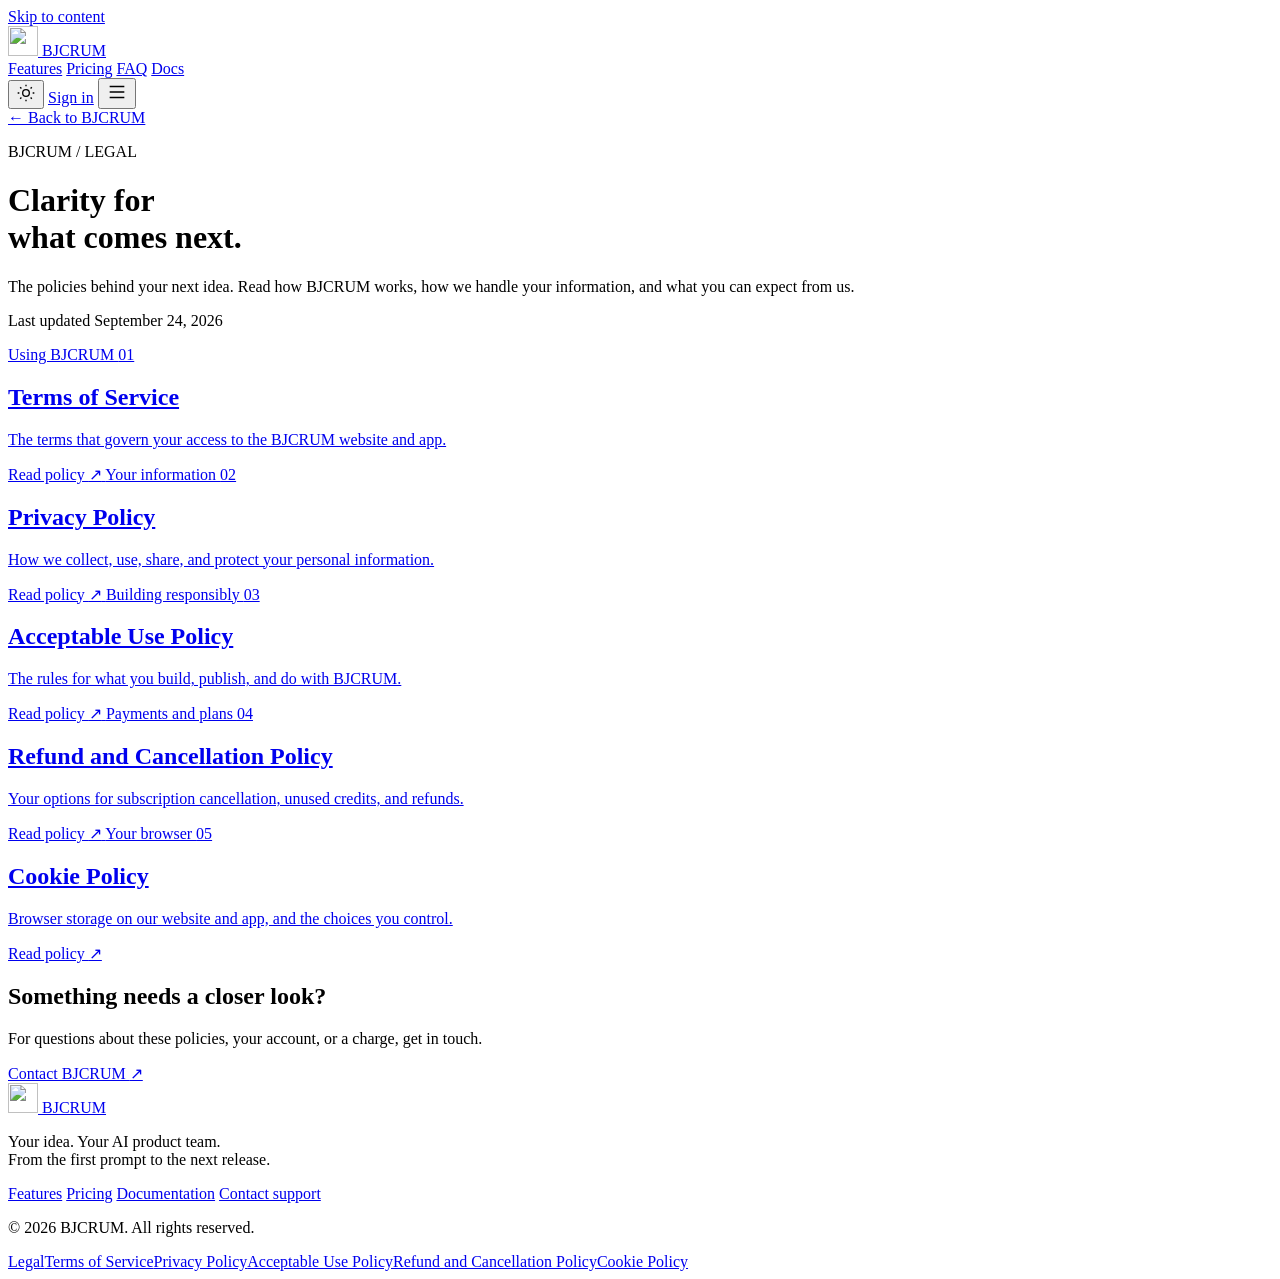
==== public/legal/index.html @ 72f8d8be "Overwrite remote with local files" ====
<!DOCTYPE html><html lang="en" dir="ltr" class="dark"><head>



	<meta charset="utf-8">
	<meta name="viewport" content="width=device-width, initial-scale=1">

	<title>Legal | BJCRUM</title>
    <meta property="og:url" content="https://bjcrum.com/legal">
<meta name="description" content="BJCRUM terms, privacy, acceptable use, refunds, and cookie policies.">


    <link href="/images/566csQkwAzFmNqUmvFdjzVkalo.jpg" rel="icon" media="(prefers-color-scheme: light)">
    <link href="/images/566csQkwAzFmNqUmvFdjzVkalo.jpg" rel="icon" media="(prefers-color-scheme: dark)">
    <link rel="apple-touch-icon" href="/images/566csQkwAzFmNqUmvFdjzVkalo.jpg">

    <meta property="og:type" content="website">
    <meta property="og:title" content="Legal | BJCRUM">
    <meta property="og:description" content="BJCRUM terms, privacy, acceptable use, refunds, and cookie policies.">
    <meta property="og:image" content="https://bjcrum.com/images/oASzTBkQnEYoP1EbjaCgUQnH0Vw_c4dc88.png">

    <meta name="twitter:card" content="summary_large_image">
    <meta name="twitter:title" content="Legal | BJCRUM">
    <meta name="twitter:description" content="BJCRUM terms, privacy, acceptable use, refunds, and cookie policies.">
    <meta name="twitter:image" content="https://bjcrum.com/images/oASzTBkQnEYoP1EbjaCgUQnH0Vw_c4dc88.png">












	<meta name="robots" content="max-image-preview:large">









<link rel="canonical" href="https://bjcrum.com/legal">
<meta name="theme-color" content="#1f1f1e">
<script src="/js/theme.js">
</script>
<link rel="stylesheet" href="/css/export.css">
<link rel="stylesheet" href="/tailwind.css">
<link rel="stylesheet" href="/css/site.css">
<link rel="stylesheet" href="/css/polish.css">
<link rel="stylesheet" href="/css/product-tour.css">
<link rel="stylesheet" href="/css/why.css">
<meta property="og:image:alt" content="The BJCRUM AI app builder">
<meta property="og:site_name" content="BJCRUM">
<link rel="stylesheet" href="/css/legal.css"></head>

<body class="legal-page"><a class="skip-link" href="#content">Skip to content</a><header class="site-header">
<div class="nav-bar">
<a class="site-brand" href="/" aria-label="BJCRUM home">
<img src="/images/566csQkwAzFmNqUmvFdjzVkalo.jpg" alt="" width="30" height="30">
<span>BJCRUM</span>
</a>
<nav class="desktop-nav" aria-label="Main navigation">
<a href="/#features">Features</a>
<a href="/#pricing">Pricing</a>
<a href="/#faq">FAQ</a>
<a href="https://app.bjcrum.com/docs">Docs</a>
</nav>
<div class="nav-actions">
<button type="button" class="theme-toggle icon-button" aria-label="Switch to light theme">
<svg class="theme-icon" viewBox="0 0 24 24" width="20" height="20" fill="none" stroke="currentColor" stroke-width="1.6" aria-hidden="true">
<circle cx="12" cy="12" r="4">
</circle>
<path d="M12 2v2m0 16v2M2 12h2m16 0h2M5 5l1.5 1.5m11 11L19 19M5 19l1.5-1.5m11-11L19 5">
</path>
</svg>
</button>
<a class="site-button secondary nav-signin" href="https://app.bjcrum.com/auth">Sign in</a>
<button type="button" class="menu-toggle icon-button" aria-label="Open menu" aria-expanded="false" aria-controls="mobile-nav">
<svg viewBox="0 0 24 24" width="22" height="22" fill="none" stroke="currentColor" stroke-width="1.6" aria-hidden="true">
<path d="M4 6h16M4 12h16M4 18h16">
</path>
</svg>
</button>
</div>
</div>
<nav id="mobile-nav" class="mobile-nav" aria-label="Mobile navigation" hidden="">
<a href="/#features">Features</a>
<a href="/#pricing">Pricing</a>
<a href="/#faq">FAQ</a>
<a href="https://app.bjcrum.com/docs">Docs</a>
<a href="https://app.bjcrum.com/auth">Sign in</a>
<a class="site-button primary" href="https://app.bjcrum.com/">Get started</a>
</nav>
</header><main id="content" class="legal-main legal-hub" tabindex="-1">
    <header class="legal-page-heading"><a class="legal-back" href="/">← Back to BJCRUM</a>
      <p class="legal-eyebrow">BJCRUM / LEGAL</p><h1>Clarity for<br><span>what comes next.</span></h1>
      <p class="legal-description">The policies behind your next idea. Read how BJCRUM works, how we handle your information, and what you can expect from us.</p>
      <p class="legal-updated">Last updated <time datetime="2026-09-24">September 24, 2026</time></p>
    </header>
    <section class="legal-policy-grid" aria-label="BJCRUM policies"><a class="legal-policy-card legal-policy-card-featured" href="/legal/terms">
    <span class="legal-card-label">Using BJCRUM <span aria-hidden="true">01</span></span>
    <h2>Terms of Service</h2><p>The terms that govern your access to the BJCRUM website and app.</p>
    <span class="legal-card-action">Read policy <span aria-hidden="true">↗</span></span>
  </a>
<a class="legal-policy-card" href="/legal/privacy">
    <span class="legal-card-label">Your information <span aria-hidden="true">02</span></span>
    <h2>Privacy Policy</h2><p>How we collect, use, share, and protect your personal information.</p>
    <span class="legal-card-action">Read policy <span aria-hidden="true">↗</span></span>
  </a>
<a class="legal-policy-card" href="/legal/acceptable-use">
    <span class="legal-card-label">Building responsibly <span aria-hidden="true">03</span></span>
    <h2>Acceptable Use Policy</h2><p>The rules for what you build, publish, and do with BJCRUM.</p>
    <span class="legal-card-action">Read policy <span aria-hidden="true">↗</span></span>
  </a>
<a class="legal-policy-card" href="/legal/refund">
    <span class="legal-card-label">Payments and plans <span aria-hidden="true">04</span></span>
    <h2>Refund and Cancellation Policy</h2><p>Your options for subscription cancellation, unused credits, and refunds.</p>
    <span class="legal-card-action">Read policy <span aria-hidden="true">↗</span></span>
  </a>
<a class="legal-policy-card" href="/legal/cookies">
    <span class="legal-card-label">Your browser <span aria-hidden="true">05</span></span>
    <h2>Cookie Policy</h2><p>Browser storage on our website and app, and the choices you control.</p>
    <span class="legal-card-action">Read policy <span aria-hidden="true">↗</span></span>
  </a></section>
    <aside class="legal-contact"><div><h2>Something needs a closer look?</h2><p>For questions about these policies, your account, or a charge, get in touch.</p></div><a class="site-button secondary" href="mailto:fax@bjcrum.com">Contact BJCRUM <span aria-hidden="true">↗</span></a></aside>
  </main><footer class="site-footer">
<div class="footer-top">
<div>
<a class="site-brand" href="/">
<img src="/images/566csQkwAzFmNqUmvFdjzVkalo.jpg" alt="" width="30" height="30" loading="lazy" decoding="async">
<span>BJCRUM</span>
</a>
<p>Your idea. Your AI product team.<br>From the first prompt to the next release.</p>
</div>
<nav aria-label="Footer navigation">
<a href="/#features">Features</a>
<a href="/#pricing">Pricing</a>
<a href="https://app.bjcrum.com/docs">Documentation</a>
<a href="mailto:fax@bjcrum.com">Contact support</a>
</nav>
</div>
<div class="footer-bottom">
<p>© <span data-year="">2026</span> BJCRUM. All rights reserved.</p>
<nav aria-label="Legal"><a href="/legal">Legal</a><a href="/legal/terms">Terms of Service</a><a href="/legal/privacy">Privacy Policy</a><a href="/legal/acceptable-use">Acceptable Use Policy</a><a href="/legal/refund">Refund and Cancellation Policy</a><a href="/legal/cookies">Cookie Policy</a></nav>
</div>
</footer><script type="module" src="/js/chrome.js"></script></body></html>
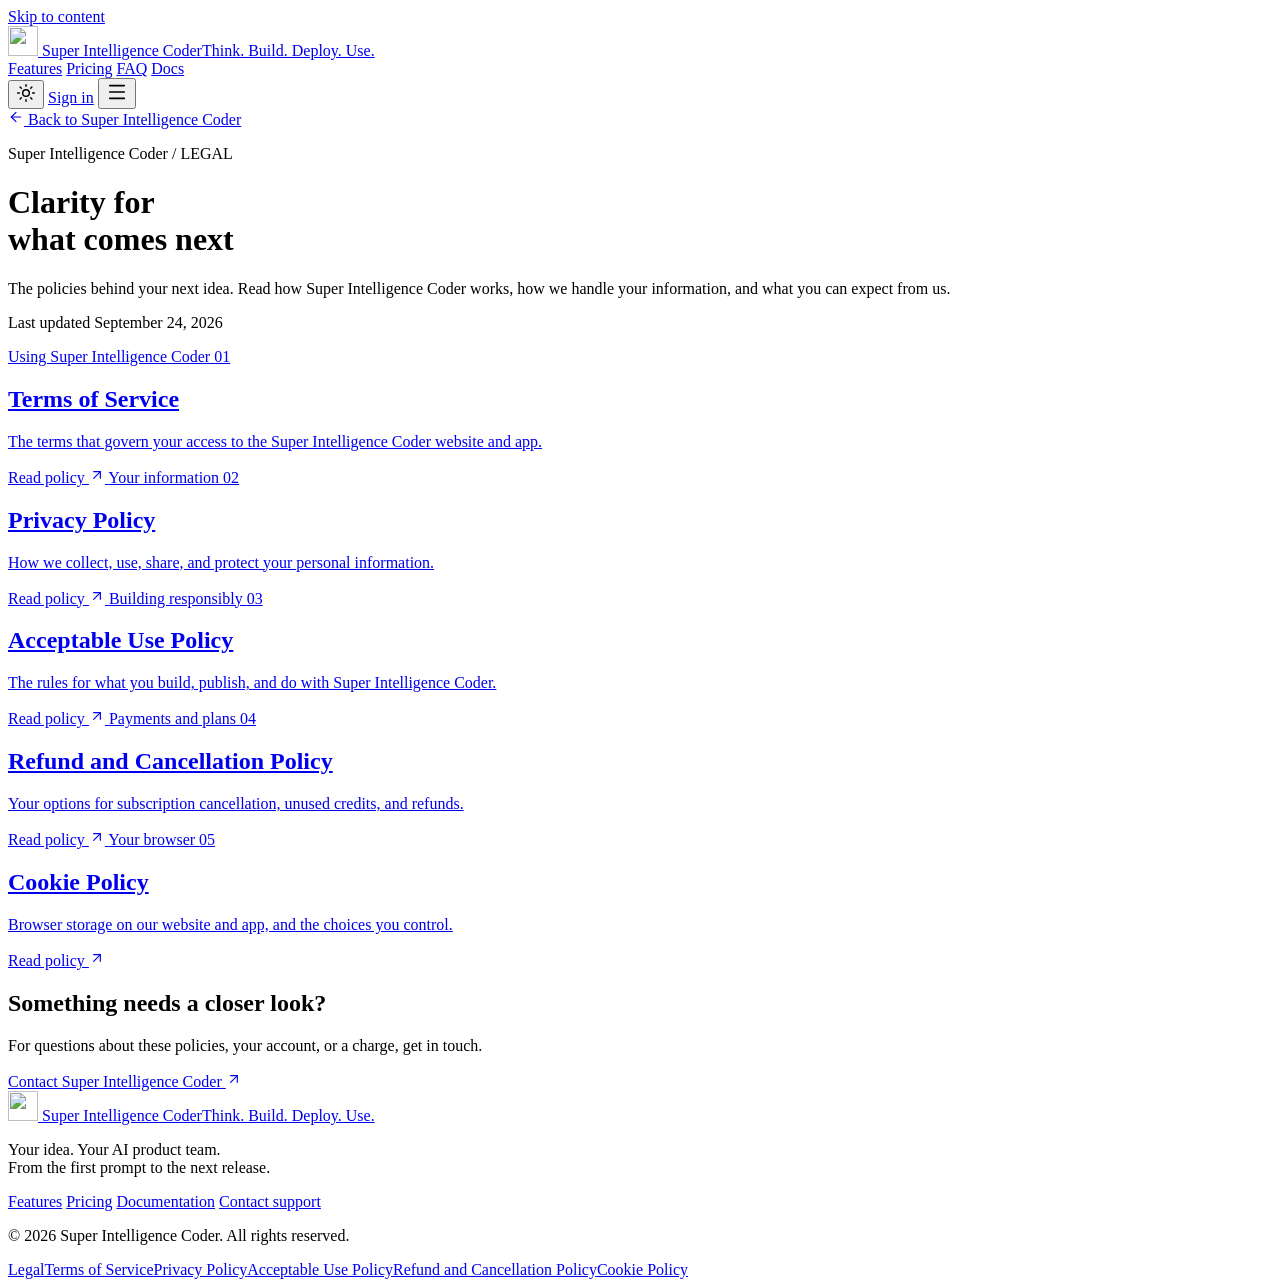
==== commit 1a6a1155: "Overhaul" ====
--- a/public/legal/index.html
+++ b/public/legal/index.html
@@ -5,24 +5,23 @@
 	<meta charset="utf-8">
 	<meta name="viewport" content="width=device-width, initial-scale=1">
 
-	<title>Legal | BJCRUM</title>
-    <meta property="og:url" content="https://bjcrum.com/legal">
-<meta name="description" content="BJCRUM terms, privacy, acceptable use, refunds, and cookie policies.">
+	<title>Legal | Super Intelligence Coder</title>
+    <meta property="og:url" content="https://superintelligencecoder.ai/legal">
+<meta name="description" content="Super Intelligence Coder terms, privacy, acceptable use, refunds, and cookie policies.">
 
 
-    <link href="/images/566csQkwAzFmNqUmvFdjzVkalo.jpg" rel="icon" media="(prefers-color-scheme: light)">
-    <link href="/images/566csQkwAzFmNqUmvFdjzVkalo.jpg" rel="icon" media="(prefers-color-scheme: dark)">
-    <link rel="apple-touch-icon" href="/images/566csQkwAzFmNqUmvFdjzVkalo.jpg">
+    <link rel="icon" href="/images/main%20favicon.svg" type="image/svg+xml">
+    <link rel="apple-touch-icon" href="/images/main%20favicon.svg">
 
     <meta property="og:type" content="website">
-    <meta property="og:title" content="Legal | BJCRUM">
-    <meta property="og:description" content="BJCRUM terms, privacy, acceptable use, refunds, and cookie policies.">
-    <meta property="og:image" content="https://bjcrum.com/images/oASzTBkQnEYoP1EbjaCgUQnH0Vw_c4dc88.png">
+    <meta property="og:title" content="Legal | Super Intelligence Coder">
+    <meta property="og:description" content="Super Intelligence Coder terms, privacy, acceptable use, refunds, and cookie policies.">
+    <meta property="og:image" content="https://superintelligencecoder.ai/images/social-preview.png">
 
     <meta name="twitter:card" content="summary_large_image">
-    <meta name="twitter:title" content="Legal | BJCRUM">
-    <meta name="twitter:description" content="BJCRUM terms, privacy, acceptable use, refunds, and cookie policies.">
-    <meta name="twitter:image" content="https://bjcrum.com/images/oASzTBkQnEYoP1EbjaCgUQnH0Vw_c4dc88.png">
+    <meta name="twitter:title" content="Legal | Super Intelligence Coder">
+    <meta name="twitter:description" content="Super Intelligence Coder terms, privacy, acceptable use, refunds, and cookie policies.">
+    <meta name="twitter:image" content="https://superintelligencecoder.ai/images/social-preview.png">
 
 
 
@@ -45,8 +44,8 @@
 
 
 
-<link rel="canonical" href="https://bjcrum.com/legal">
-<meta name="theme-color" content="#1f1f1e">
+<link rel="canonical" href="https://superintelligencecoder.ai/legal">
+<meta name="theme-color" content="#1B211D">
 <script src="/js/theme.js">
 </script>
 <link rel="stylesheet" href="/css/export.css">
@@ -55,37 +54,42 @@
 <link rel="stylesheet" href="/css/polish.css">
 <link rel="stylesheet" href="/css/product-tour.css">
 <link rel="stylesheet" href="/css/why.css">
-<meta property="og:image:alt" content="The BJCRUM AI app builder">
-<meta property="og:site_name" content="BJCRUM">
-<link rel="stylesheet" href="/css/legal.css"></head>
+<meta property="og:image:alt" content="The Super Intelligence Coder AI app builder">
+<meta property="og:site_name" content="Super Intelligence Coder">
+<link rel="stylesheet" href="/css/legal.css"><link rel="stylesheet" href="/css/brand.css">
+</head>
 
 <body class="legal-page"><a class="skip-link" href="#content">Skip to content</a><header class="site-header">
+<svg aria-hidden="true" width="0" height="0" style="position:absolute"><filter id="sb-liquid" x="0" y="0" width="100%" height="100%" color-interpolation-filters="sRGB"><feTurbulence type="fractalNoise" baseFrequency="0.012 0.03" numOctaves="2" seed="7" result="noise"></feTurbulence><feGaussianBlur in="noise" stdDeviation="2" result="soft"></feGaussianBlur><feDisplacementMap in="SourceGraphic" in2="soft" scale="38" xChannelSelector="R" yChannelSelector="G"></feDisplacementMap></filter></svg>
+<div class="header-glass" aria-hidden="true"></div>
 <div class="nav-bar">
-<a class="site-brand" href="/" aria-label="BJCRUM home">
-<img src="/images/566csQkwAzFmNqUmvFdjzVkalo.jpg" alt="" width="30" height="30">
-<span>BJCRUM</span>
+<a class="site-brand" href="/" aria-label="Super Intelligence Coder home">
+<img src="/images/favicon.svg" alt="" width="30" height="30">
+<span class="brand-wordmark"><span class="brand-name">Super Intelligence Coder</span><span class="brand-tagline">Think. Build. Deploy. Use.</span></span>
 </a>
 <nav class="desktop-nav" aria-label="Main navigation">
 <a href="/#features">Features</a>
 <a href="/#pricing">Pricing</a>
 <a href="/#faq">FAQ</a>
-<a href="https://app.bjcrum.com/docs">Docs</a>
+<a href="https://docs.superintelligencecoder.ai/">Docs</a>
 </nav>
 <div class="nav-actions">
 <button type="button" class="theme-toggle icon-button" aria-label="Switch to light theme">
-<svg class="theme-icon" viewBox="0 0 24 24" width="20" height="20" fill="none" stroke="currentColor" stroke-width="1.6" aria-hidden="true">
-<circle cx="12" cy="12" r="4">
-</circle>
-<path d="M12 2v2m0 16v2M2 12h2m16 0h2M5 5l1.5 1.5m11 11L19 19M5 19l1.5-1.5m11-11L19 5">
-</path>
-</svg>
+<svg class="theme-icon" width="20" height="20" width="1.6" data-lucide="sun" viewBox="0 0 24 24" fill="none" stroke="currentColor" stroke-width="1.75" stroke-linecap="round" stroke-linejoin="round" aria-hidden="true" focusable="false"><circle cx="12" cy="12" r="4" />
+  <path d="M12 2v2" />
+  <path d="M12 20v2" />
+  <path d="m4.93 4.93 1.41 1.41" />
+  <path d="m17.66 17.66 1.41 1.41" />
+  <path d="M2 12h2" />
+  <path d="M20 12h2" />
+  <path d="m6.34 17.66-1.41 1.41" />
+  <path d="m19.07 4.93-1.41 1.41" /></svg>
 </button>
-<a class="site-button secondary nav-signin" href="https://app.bjcrum.com/auth">Sign in</a>
+<a class="site-button secondary nav-signin" href="https://app.superintelligencecoder.ai/auth">Sign in</a>
 <button type="button" class="menu-toggle icon-button" aria-label="Open menu" aria-expanded="false" aria-controls="mobile-nav">
-<svg viewBox="0 0 24 24" width="22" height="22" fill="none" stroke="currentColor" stroke-width="1.6" aria-hidden="true">
-<path d="M4 6h16M4 12h16M4 18h16">
-</path>
-</svg>
+<svg width="22" height="22" width="1.6" data-lucide="menu" viewBox="0 0 24 24" fill="none" stroke="currentColor" stroke-width="1.75" stroke-linecap="round" stroke-linejoin="round" aria-hidden="true" focusable="false"><path d="M4 5h16" />
+  <path d="M4 12h16" />
+  <path d="M4 19h16" /></svg>
 </button>
 </div>
 </div>
@@ -93,60 +97,67 @@
 <a href="/#features">Features</a>
 <a href="/#pricing">Pricing</a>
 <a href="/#faq">FAQ</a>
-<a href="https://app.bjcrum.com/docs">Docs</a>
-<a href="https://app.bjcrum.com/auth">Sign in</a>
-<a class="site-button primary" href="https://app.bjcrum.com/">Get started</a>
+<a href="https://docs.superintelligencecoder.ai/">Docs</a>
+<a href="https://app.superintelligencecoder.ai/auth">Sign in</a>
+<a class="site-button primary" href="https://app.superintelligencecoder.ai/">Get started</a>
 </nav>
 </header><main id="content" class="legal-main legal-hub" tabindex="-1">
-    <header class="legal-page-heading"><a class="legal-back" href="/">← Back to BJCRUM</a>
-      <p class="legal-eyebrow">BJCRUM / LEGAL</p><h1>Clarity for<br><span>what comes next.</span></h1>
-      <p class="legal-description">The policies behind your next idea. Read how BJCRUM works, how we handle your information, and what you can expect from us.</p>
+    <header class="legal-page-heading"><a class="legal-back" href="/"><svg class="arrow-icon" width="16" height="16" width="1.75" data-lucide="arrow-left" viewBox="0 0 24 24" fill="none" stroke="currentColor" stroke-width="1.75" stroke-linecap="round" stroke-linejoin="round" aria-hidden="true" focusable="false"><path d="m12 19-7-7 7-7" />
+  <path d="M19 12H5" /></svg> Back to Super Intelligence Coder</a>
+      <p class="legal-eyebrow">Super Intelligence Coder / LEGAL</p><h1>Clarity for<br><span>what comes next</span></h1>
+      <p class="legal-description">The policies behind your next idea. Read how Super Intelligence Coder works, how we handle your information, and what you can expect from us.</p>
       <p class="legal-updated">Last updated <time datetime="2026-09-24">September 24, 2026</time></p>
     </header>
-    <section class="legal-policy-grid" aria-label="BJCRUM policies"><a class="legal-policy-card legal-policy-card-featured" href="/legal/terms">
-    <span class="legal-card-label">Using BJCRUM <span aria-hidden="true">01</span></span>
-    <h2>Terms of Service</h2><p>The terms that govern your access to the BJCRUM website and app.</p>
-    <span class="legal-card-action">Read policy <span aria-hidden="true">↗</span></span>
+    <section class="legal-policy-grid" aria-label="Super Intelligence Coder policies"><a class="legal-policy-card legal-policy-card-featured" href="/legal/terms">
+    <span class="legal-card-label">Using Super Intelligence Coder <span aria-hidden="true">01</span></span>
+    <h2>Terms of Service</h2><p>The terms that govern your access to the Super Intelligence Coder website and app.</p>
+    <span class="legal-card-action">Read policy <span aria-hidden="true"><svg class="arrow-icon" width="16" height="16" width="1.75" data-lucide="arrow-up-right" viewBox="0 0 24 24" fill="none" stroke="currentColor" stroke-width="1.75" stroke-linecap="round" stroke-linejoin="round" aria-hidden="true" focusable="false"><path d="M7 7h10v10" />
+  <path d="M7 17 17 7" /></svg></span></span>
   </a>
 <a class="legal-policy-card" href="/legal/privacy">
     <span class="legal-card-label">Your information <span aria-hidden="true">02</span></span>
     <h2>Privacy Policy</h2><p>How we collect, use, share, and protect your personal information.</p>
-    <span class="legal-card-action">Read policy <span aria-hidden="true">↗</span></span>
+    <span class="legal-card-action">Read policy <span aria-hidden="true"><svg class="arrow-icon" width="16" height="16" width="1.75" data-lucide="arrow-up-right" viewBox="0 0 24 24" fill="none" stroke="currentColor" stroke-width="1.75" stroke-linecap="round" stroke-linejoin="round" aria-hidden="true" focusable="false"><path d="M7 7h10v10" />
+  <path d="M7 17 17 7" /></svg></span></span>
   </a>
 <a class="legal-policy-card" href="/legal/acceptable-use">
     <span class="legal-card-label">Building responsibly <span aria-hidden="true">03</span></span>
-    <h2>Acceptable Use Policy</h2><p>The rules for what you build, publish, and do with BJCRUM.</p>
-    <span class="legal-card-action">Read policy <span aria-hidden="true">↗</span></span>
+    <h2>Acceptable Use Policy</h2><p>The rules for what you build, publish, and do with Super Intelligence Coder.</p>
+    <span class="legal-card-action">Read policy <span aria-hidden="true"><svg class="arrow-icon" width="16" height="16" width="1.75" data-lucide="arrow-up-right" viewBox="0 0 24 24" fill="none" stroke="currentColor" stroke-width="1.75" stroke-linecap="round" stroke-linejoin="round" aria-hidden="true" focusable="false"><path d="M7 7h10v10" />
+  <path d="M7 17 17 7" /></svg></span></span>
   </a>
 <a class="legal-policy-card" href="/legal/refund">
     <span class="legal-card-label">Payments and plans <span aria-hidden="true">04</span></span>
     <h2>Refund and Cancellation Policy</h2><p>Your options for subscription cancellation, unused credits, and refunds.</p>
-    <span class="legal-card-action">Read policy <span aria-hidden="true">↗</span></span>
+    <span class="legal-card-action">Read policy <span aria-hidden="true"><svg class="arrow-icon" width="16" height="16" width="1.75" data-lucide="arrow-up-right" viewBox="0 0 24 24" fill="none" stroke="currentColor" stroke-width="1.75" stroke-linecap="round" stroke-linejoin="round" aria-hidden="true" focusable="false"><path d="M7 7h10v10" />
+  <path d="M7 17 17 7" /></svg></span></span>
   </a>
 <a class="legal-policy-card" href="/legal/cookies">
     <span class="legal-card-label">Your browser <span aria-hidden="true">05</span></span>
     <h2>Cookie Policy</h2><p>Browser storage on our website and app, and the choices you control.</p>
-    <span class="legal-card-action">Read policy <span aria-hidden="true">↗</span></span>
+    <span class="legal-card-action">Read policy <span aria-hidden="true"><svg class="arrow-icon" width="16" height="16" width="1.75" data-lucide="arrow-up-right" viewBox="0 0 24 24" fill="none" stroke="currentColor" stroke-width="1.75" stroke-linecap="round" stroke-linejoin="round" aria-hidden="true" focusable="false"><path d="M7 7h10v10" />
+  <path d="M7 17 17 7" /></svg></span></span>
   </a></section>
-    <aside class="legal-contact"><div><h2>Something needs a closer look?</h2><p>For questions about these policies, your account, or a charge, get in touch.</p></div><a class="site-button secondary" href="mailto:fax@bjcrum.com">Contact BJCRUM <span aria-hidden="true">↗</span></a></aside>
+    <aside class="legal-contact"><div><h2>Something needs a closer look?</h2><p>For questions about these policies, your account, or a charge, get in touch.</p></div><a class="site-button secondary" href="mailto:support@superintelligencecoder.ai">Contact Super Intelligence Coder <span aria-hidden="true"><svg class="arrow-icon" width="16" height="16" width="1.75" data-lucide="arrow-up-right" viewBox="0 0 24 24" fill="none" stroke="currentColor" stroke-width="1.75" stroke-linecap="round" stroke-linejoin="round" aria-hidden="true" focusable="false"><path d="M7 7h10v10" />
+  <path d="M7 17 17 7" /></svg></span></a></aside>
   </main><footer class="site-footer">
 <div class="footer-top">
 <div>
 <a class="site-brand" href="/">
-<img src="/images/566csQkwAzFmNqUmvFdjzVkalo.jpg" alt="" width="30" height="30" loading="lazy" decoding="async">
-<span>BJCRUM</span>
+<img src="/images/favicon.svg" alt="" width="30" height="30" loading="lazy" decoding="async">
+<span class="brand-wordmark"><span class="brand-name">Super Intelligence Coder</span><span class="brand-tagline">Think. Build. Deploy. Use.</span></span>
 </a>
 <p>Your idea. Your AI product team.<br>From the first prompt to the next release.</p>
 </div>
 <nav aria-label="Footer navigation">
 <a href="/#features">Features</a>
 <a href="/#pricing">Pricing</a>
-<a href="https://app.bjcrum.com/docs">Documentation</a>
-<a href="mailto:fax@bjcrum.com">Contact support</a>
+<a href="https://docs.superintelligencecoder.ai/">Documentation</a>
+<a href="mailto:support@superintelligencecoder.ai">Contact support</a>
 </nav>
 </div>
 <div class="footer-bottom">
-<p>© <span data-year="">2026</span> BJCRUM. All rights reserved.</p>
+<p>© <span data-year="">2026</span> Super Intelligence Coder. All rights reserved.</p>
 <nav aria-label="Legal"><a href="/legal">Legal</a><a href="/legal/terms">Terms of Service</a><a href="/legal/privacy">Privacy Policy</a><a href="/legal/acceptable-use">Acceptable Use Policy</a><a href="/legal/refund">Refund and Cancellation Policy</a><a href="/legal/cookies">Cookie Policy</a></nav>
 </div>
 </footer><script type="module" src="/js/chrome.js"></script></body></html>
